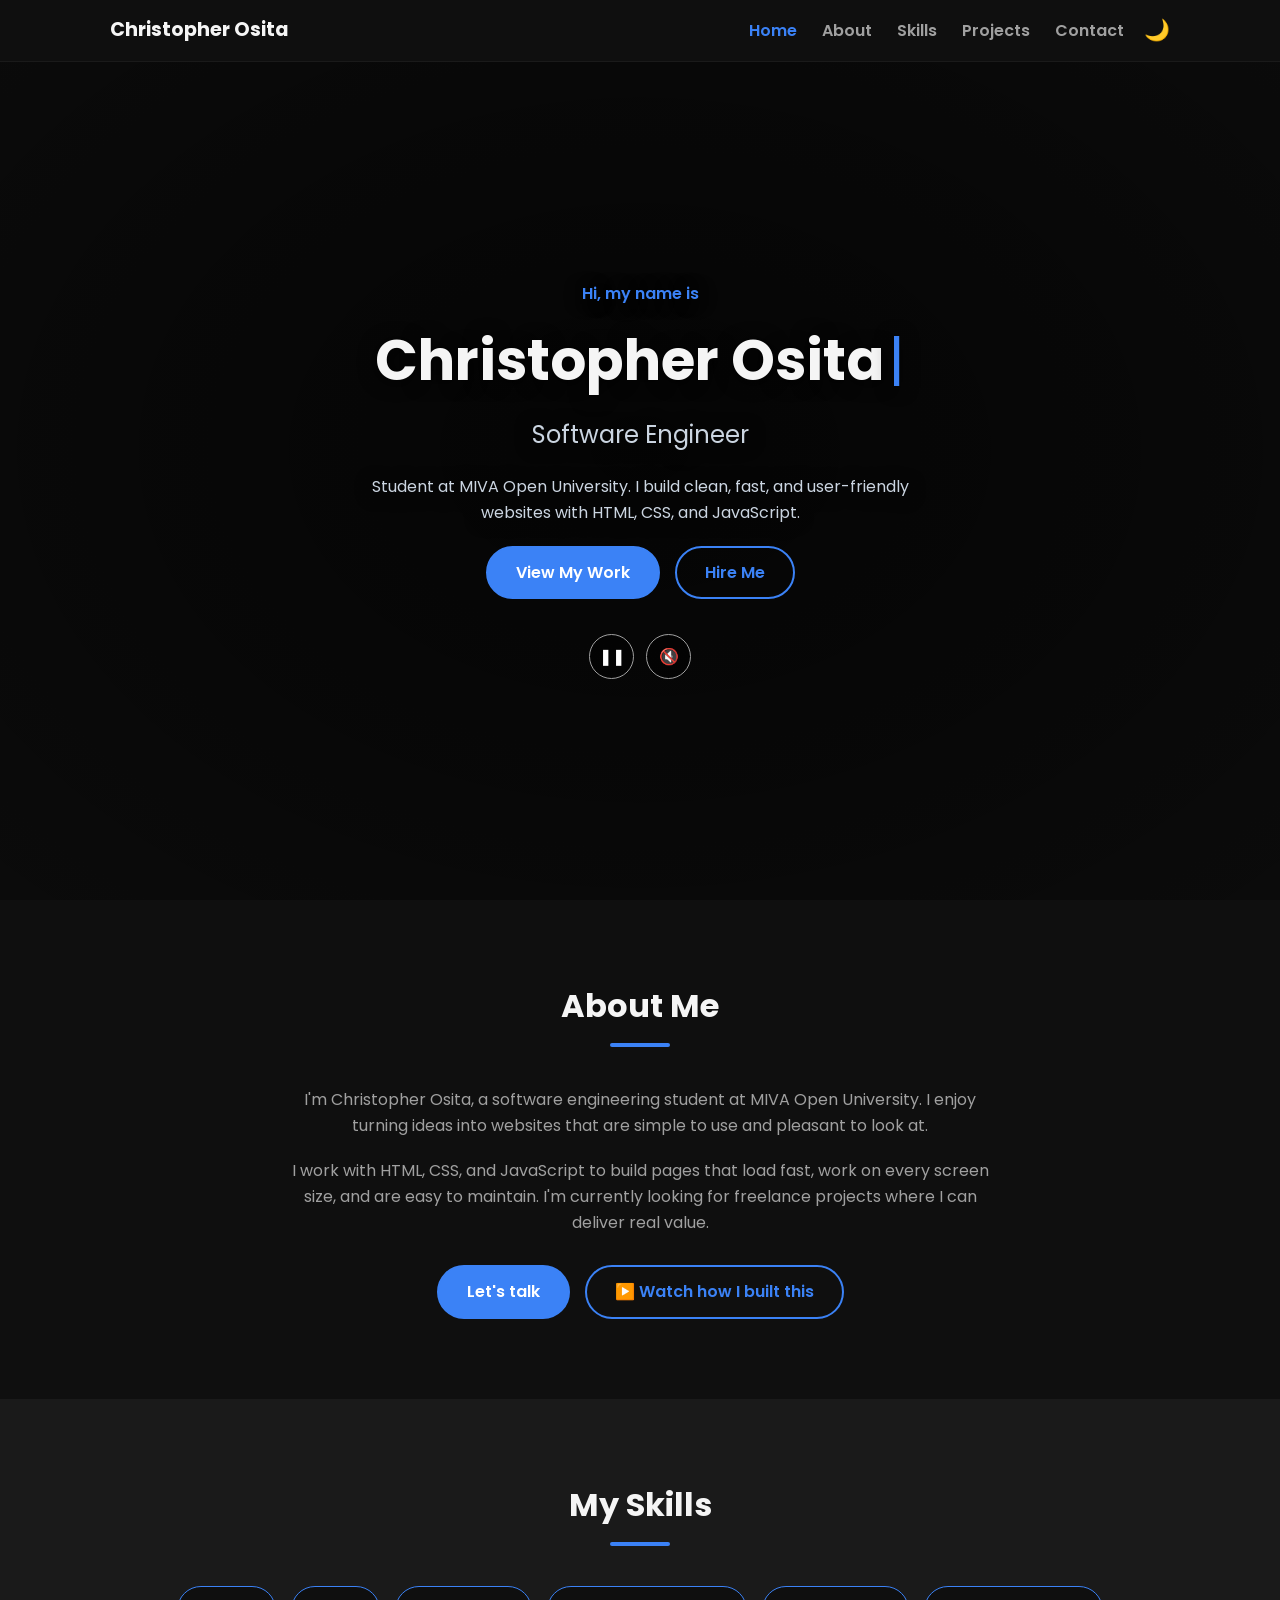
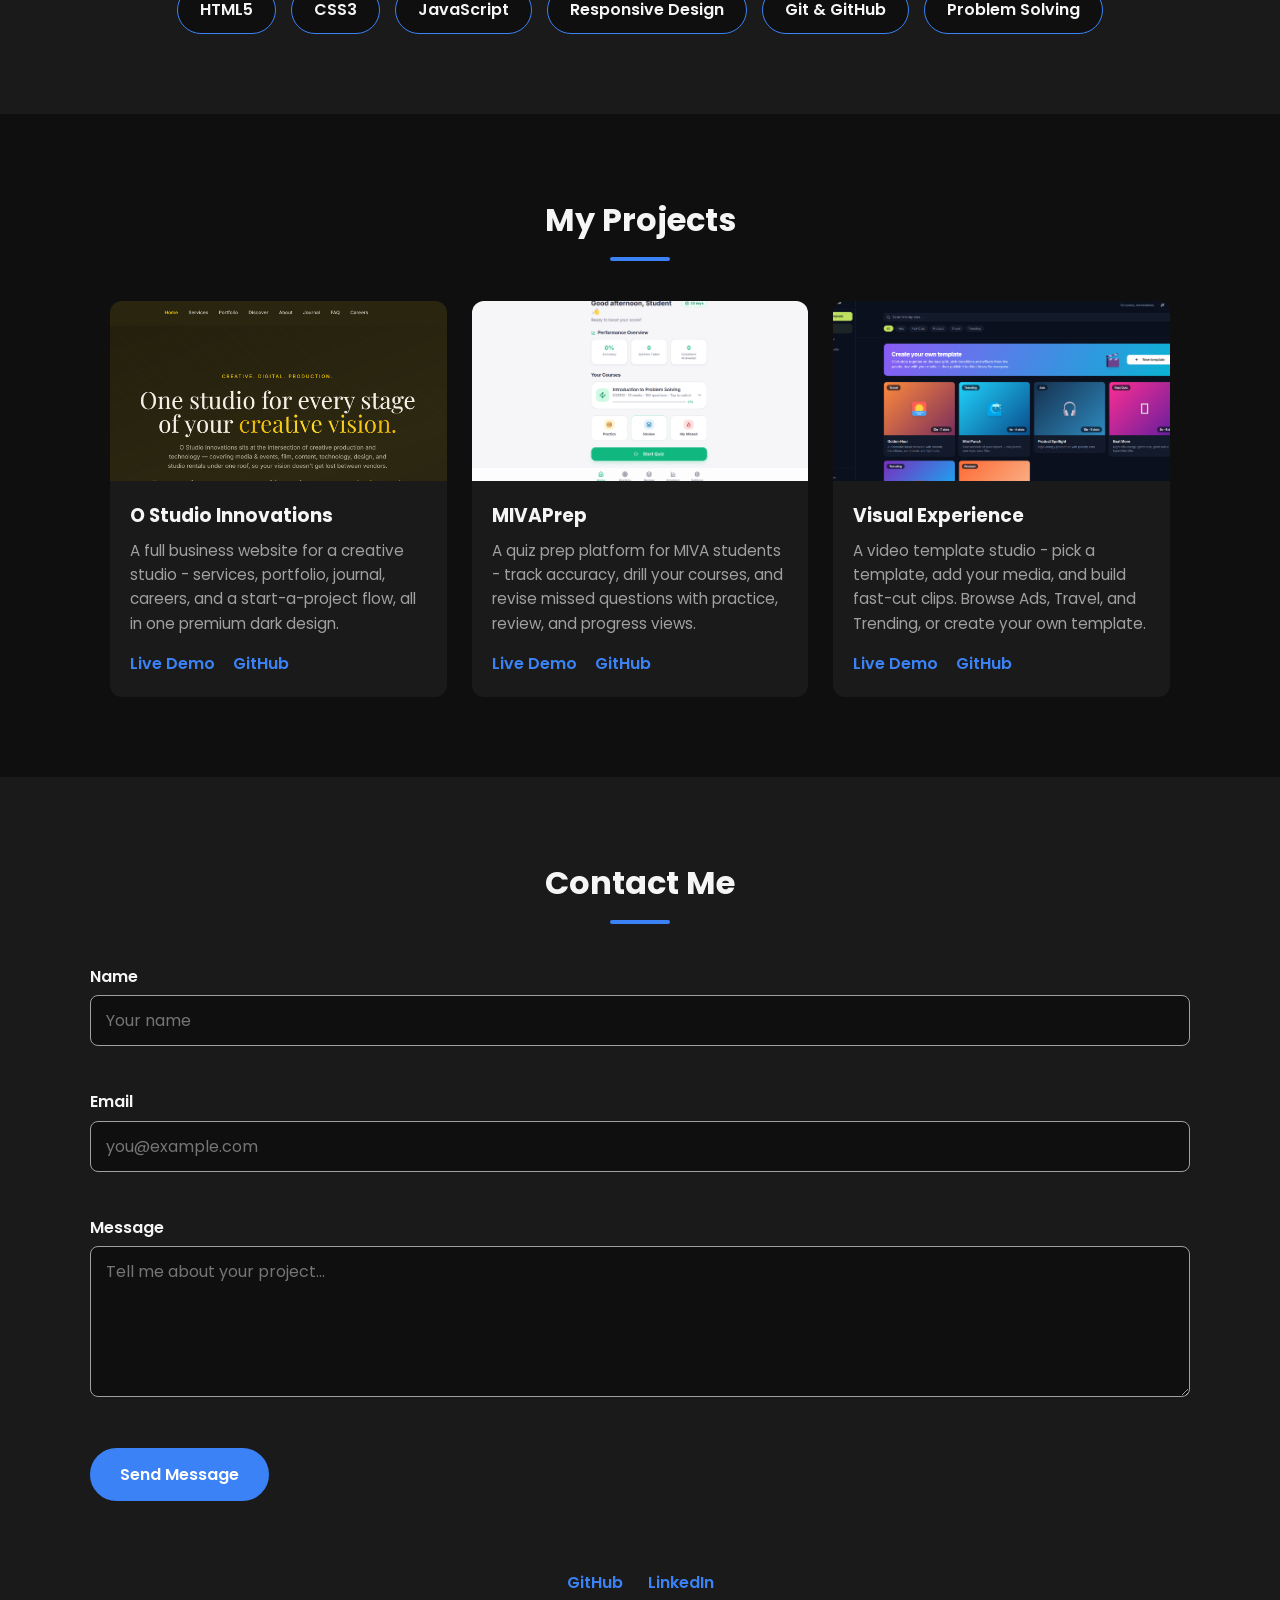
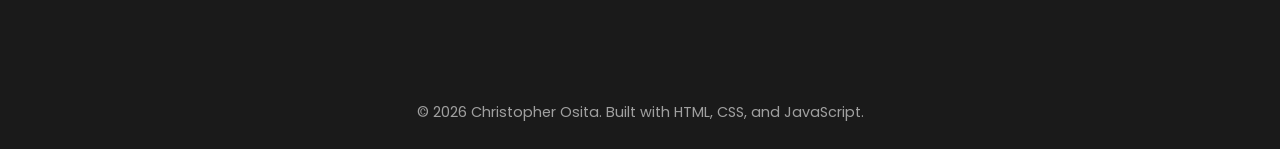
==== index.html @ 294b45d8 "first commit" ====
<!DOCTYPE html>
<html lang="en">
<head>
  <!-- Basic meta tags -->
  <meta charset="UTF-8">
  <meta name="viewport" content="width=device-width, initial-scale=1.0">
  <meta name="description" content="Christopher Osita - Software Engineer and student at MIVA Open University. View my projects and get in touch.">

  <!-- Social sharing tags (Open Graph) -->
  <meta property="og:title" content="Christopher Osita | Software Engineer">
  <meta property="og:description" content="Portfolio of Christopher Osita - Software Engineer, MIVA Open University.">
  <meta property="og:type" content="website">

  <title>Christopher Osita | Software Engineer</title>

  <!-- Google Font -->
  <link rel="preconnect" href="https://fonts.googleapis.com">
  <link href="https://fonts.googleapis.com/css2?family=Poppins:wght@400;600;700&display=swap" rel="stylesheet">

  <!-- External stylesheet -->
  <link rel="stylesheet" href="styles/styles.css">

  <!-- External script (defer = runs after HTML loads) -->
  <script src="js/script.js" defer></script>
</head>
<body>

  <!-- ============ NAVIGATION BAR ============ -->
  <header class="navbar">
    <div class="nav-container">
      <a href="#home" class="logo"><span class="logo-full">Christopher </span>Osita</a>

      <!-- Menu and toggles live together -->
      <div class="nav-actions">
        <!-- Navigation links -->
        <nav class="nav-menu" id="navMenu">
          <ul>
            <li><a href="#home" class="nav-link active">Home</a></li>
            <li><a href="#about" class="nav-link">About</a></li>
            <li><a href="#skills" class="nav-link">Skills</a></li>
            <li><a href="#projects" class="nav-link">Projects</a></li>
            <li><a href="#contact" class="nav-link">Contact</a></li>
          </ul>
        </nav>

        <!-- Mobile menu button (hamburger) -->
        <button class="nav-toggle" id="navToggle" aria-label="Open menu" aria-expanded="false">
          &#9776;
        </button>

        <!-- Dark / light mode button -->
        <button class="theme-toggle" id="themeToggle" aria-label="Toggle dark mode">
          &#127769;
        </button>
      </div>
    </div>
  </header>

  <main>

    <!-- ============ HERO SECTION ============ -->
    <section id="home" class="hero">
      <!-- Background video: small version on phones, full on desktop -->
      <video class="hero-video" id="heroVideo" autoplay muted loop playsinline>
        <source src="assets/hero-mobile.mp4" media="(max-width: 768px)" type="video/mp4">
        <source src="assets/hero.mp4" type="video/mp4">
      </video>
      <div class="hero-overlay"></div>

      <div class="hero-content">
        <p class="hero-hello">Hi, my name is</p>
        <h1><span id="heroName">Christopher Osita</span></h1>
        <p class="hero-title">Software Engineer</p>
        <p class="hero-tagline">
          Student at MIVA Open University. I build clean, fast,
          and user-friendly websites with HTML, CSS, and JavaScript.
        </p>

        <div class="hero-buttons">
          <a href="#projects" class="btn btn-primary">View My Work</a>
          <a href="#contact" class="btn btn-outline">Hire Me</a>
        </div>

        <!-- Custom video controls (built with JavaScript) -->
        <div class="video-controls">
          <button id="playPauseBtn" aria-label="Play or pause video">&#10074;&#10074;</button>
          <button id="muteBtn" aria-label="Mute or unmute video">&#128263;</button>
        </div>
      </div>
    </section>

    <!-- ============ ABOUT SECTION ============ -->
    <section id="about" class="section">
      <h2 class="section-title reveal">About Me</h2>
      <div class="about-content reveal">
        <p>
          I'm Christopher Osita, a software engineering student at MIVA Open University.
          I enjoy turning ideas into websites that are simple to use and pleasant to look at.
        </p>
        <p>
          I work with HTML, CSS, and JavaScript to build pages that load fast,
          work on every screen size, and are easy to maintain. I'm currently
          looking for freelance projects where I can deliver real value.
        </p>
        <div class="about-buttons">
          <a href="#contact" class="btn btn-primary">Let's talk</a>
          <button class="btn btn-outline" id="openVideoBtn">
            &#9654;&#65039; Watch how I built this
          </button>
        </div>
      </div>
    </section>

    <!-- ============ SKILLS SECTION ============ -->
    <section id="skills" class="section section-alt">
      <h2 class="section-title reveal">My Skills</h2>
      <ul class="skills-list reveal">
        <li>HTML5</li>
        <li>CSS3</li>
        <li>JavaScript</li>
        <li>Responsive Design</li>
        <li>Git &amp; GitHub</li>
        <li>Problem Solving</li>
      </ul>
    </section>

    <!-- ============ PROJECTS SECTION ============ -->
    <section id="projects" class="section">
      <h2 class="section-title reveal">My Projects</h2>
      <div class="projects-grid">

        <!-- Project card 1 -->
        <article class="project-card reveal">
          <img src="assets/projects/proj1.png" alt="O Studio Innovations website" loading="lazy">
          <div class="project-info">
            <h3>O Studio Innovations</h3>
            <p>A full business website for a creative studio - services, portfolio, journal, careers, and a start-a-project flow, all in one premium dark design.</p>
            <div class="project-links">
              <a href="https://ostudioinnovations.vercel.app/" target="_blank" rel="noopener">Live Demo</a>
              <a href="https://github.com/osita-dev/ostudioinnovations" target="_blank" rel="noopener">GitHub</a>
            </div>
          </div>
        </article>

        <!-- Project card 2 -->
        <article class="project-card reveal">
          <img src="assets/projects/proj2.png" alt="MIVAPrep quiz dashboard" loading="lazy">
          <div class="project-info">
            <h3>MIVAPrep</h3>
            <p>A quiz prep platform for MIVA students - track accuracy, drill your courses, and revise missed questions with practice, review, and progress views.</p>
            <div class="project-links">
              <a href="https://mivaprep.vercel.app/" target="_blank" rel="noopener">Live Demo</a>
              <a href="https://github.com/osita-dev/mivaprep" target="_blank" rel="noopener">GitHub</a>
            </div>
          </div>
        </article>

        <!-- Project card 3 -->
        <article class="project-card reveal">
          <img src="assets/projects/proj3.png" alt="Visual Experience template library" loading="lazy">
          <div class="project-info">
            <h3>Visual Experience</h3>
            <p>A video template studio - pick a template, add your media, and build fast-cut clips. Browse Ads, Travel, and Trending, or create your own template.</p>
            <div class="project-links">
              <a href="https://visualexperience.vercel.app/" target="_blank" rel="noopener">Live Demo</a>
              <a href="https://github.com/osita-dev/VisualExperience" target="_blank" rel="noopener">GitHub</a>
            </div>
          </div>
        </article>

      </div>
    </section>

    <!-- ============ CONTACT SECTION ============ -->
    <section id="contact" class="section section-alt">
      <h2 class="section-title reveal">Contact Me</h2>

      <!-- Contact form (validated with JavaScript) -->
      <form class="contact-form reveal" id="contactForm" novalidate>
        <div class="form-group">
          <label for="name">Name</label>
          <input type="text" id="name" name="name" placeholder="Your name">
          <small class="error-message" id="nameError"></small>
        </div>

        <div class="form-group">
          <label for="email">Email</label>
          <input type="email" id="email" name="email" placeholder="you@example.com">
          <small class="error-message" id="emailError"></small>
        </div>

        <div class="form-group">
          <label for="message">Message</label>
          <textarea id="message" name="message" rows="5" placeholder="Tell me about your project..."></textarea>
          <small class="error-message" id="messageError"></small>
        </div>

        <button type="submit" class="btn btn-primary">Send Message</button>

        <!-- Success message appears here after valid submit -->
        <p class="success-message" id="successMessage"></p>
      </form>

      <!-- Social links -->
      <div class="social-links">
        <a href="https://github.com/osita-dev" target="_blank" rel="noopener">GitHub</a>
        <a href="https://www.linkedin.com/in/christopher-osita-46b4b6202/" target="_blank" rel="noopener">LinkedIn</a>
      </div>
    </section>

  </main>

  <!-- ============ VIDEO MODAL (how I built this) ============ -->
  <div class="video-modal" id="videoModal" aria-hidden="true">
    <div class="video-modal-box">
      <button class="video-modal-close" id="closeVideoBtn" aria-label="Close video">&times;</button>
      <video id="buildStoryVideo" controls>
        <source src="assets/build-story.mp4" type="video/mp4">
        Your browser does not support the video tag.
      </video>
      <p class="video-modal-caption">
        How I built this portfolio - screen recording with voiceover
      </p>
    </div>
  </div>

  <!-- ============ FOOTER ============ -->
  <footer class="footer">
    <p>&copy; 2026 Christopher Osita. Built with HTML, CSS, and JavaScript.</p>
  </footer>

</body>
</html>
---- styles/styles.css ----
/* ============================================
   Christopher Osita - Portfolio
   External stylesheet (styles.css)
   Order: variables -> base -> navbar -> hero
          -> sections -> footer -> responsive
   ============================================ */

/* ---------- 1. CSS VARIABLES (colors) ---------- */
:root {
  --bg: #0f0f0f;
  --bg-alt: #1a1a1a;
  --text: #f5f5f5;
  --text-muted: #a0a0a0;
  --accent: #3b82f6;
  --error: #ef4444;
  --success: #22c55e;
}

/* Light theme - JavaScript adds this class to <body> */
body.light-theme {
  --bg: #f5f5f5;
  --bg-alt: #ffffff;
  --text: #1a1a1a;
  --text-muted: #555555;
}

/* ---------- 2. BASE STYLES ---------- */
* {
  margin: 0;
  padding: 0;
  box-sizing: border-box;
}

html {
  scroll-behavior: smooth;   /* smooth scrolling for nav links */
}

body {
  font-family: "Poppins", sans-serif;
  background-color: var(--bg);
  color: var(--text);
  line-height: 1.6;
}

img {
  max-width: 100%;
  display: block;
}

a {
  color: var(--accent);
  text-decoration: none;
}

/* Keyboard focus ring (accessibility) */
a:focus-visible,
button:focus-visible,
input:focus-visible,
textarea:focus-visible {
  outline: 3px solid var(--accent);
  outline-offset: 2px;
}

/* ---------- 3. BUTTONS ---------- */
.btn {
  display: inline-block;
  padding: 12px 28px;
  border-radius: 50px;
  font-size: 1rem;
  font-weight: 600;
  font-family: inherit;      /* buttons don't inherit fonts by default */
  cursor: pointer;
  transition: transform 0.2s, background-color 0.2s;
  border: 2px solid var(--accent);
}

.btn-primary {
  background-color: var(--accent);
  color: #ffffff;
}

.btn-primary:hover {
  background-color: #2563eb;
  transform: translateY(-3px);
}

.btn-outline {
  background-color: transparent;
  color: var(--accent);
}

.btn-outline:hover {
  background-color: var(--accent);
  color: #ffffff;
  transform: translateY(-3px);
}

/* ---------- 4. NAVBAR ---------- */
.navbar {
  position: fixed;           /* stays on top while scrolling */
  top: 0;
  width: 100%;
  background-color: var(--bg);
  border-bottom: 1px solid var(--bg-alt);
  z-index: 1000;
}

.nav-container {
  max-width: 1100px;
  margin: 0 auto;
  padding: 15px 20px;
  display: flex;
  align-items: center;
  justify-content: space-between;
}

/* Menu + buttons stay side by side */
.nav-actions {
  display: flex;
  align-items: center;
  gap: 20px;
}

.logo {
  font-size: 1.2rem;
  font-weight: 700;
  color: var(--text);
}

.nav-menu ul {
  list-style: none;
  display: flex;
  gap: 25px;
}

.nav-link {
  color: var(--text-muted);
  font-weight: 600;
  transition: color 0.2s;
}

.nav-link:hover,
.nav-link.active {
  color: var(--accent);
}

/* Hamburger button - hidden on desktop */
.nav-toggle {
  display: none;
  background: none;
  border: none;
  color: var(--text);
  font-size: 1.6rem;
  cursor: pointer;
}

/* Theme (dark/light) button */
.theme-toggle {
  background: none;
  border: none;
  font-size: 1.3rem;
  cursor: pointer;
}

/* ---------- 5. HERO SECTION ---------- */
.hero {
  position: relative;
  min-height: 100vh;         /* full screen height */
  display: flex;
  align-items: center;
  justify-content: center;
  text-align: center;
  overflow: hidden;
}

/* Background video - fills the hero, scales on every screen size */
.hero-video {
  position: absolute;
  top: 0;
  left: 0;
  width: 100%;
  height: 100%;
  object-fit: cover;         /* keeps video proportions, crops edges */
  object-position: center;   /* keeps the laptop in view on all screens */
  pointer-events: none;      /* clicks pass through to buttons */
  z-index: -2;
}

/* Overlay: darker in the middle (behind the text), lighter at the edges
   so the illustration details stay visible */
.hero-overlay {
  position: absolute;
  top: 0;
  left: 0;
  width: 100%;
  height: 100%;
  background: radial-gradient(
    ellipse at center,
    rgba(0, 0, 0, 0.72) 0%,
    rgba(0, 0, 0, 0.5) 55%,
    rgba(0, 0, 0, 0.28) 100%
  );
  z-index: -1;
}

.hero-content {
  max-width: 750px;
  padding: 100px 20px 40px;
}

/* Shadow keeps text readable over any video */
.hero-hello,
.hero h1,
.hero-title,
.hero-tagline {
  text-shadow: 0 2px 18px rgba(0, 0, 0, 0.9);
}

.hero-hello {
  color: var(--accent);
  font-weight: 600;
}

.hero h1 {
  font-size: 3.5rem;
  font-weight: 700;
  margin: 10px 0;
  color: #f5f5f5;            /* always light - sits over dark video */
}

.hero-title {
  font-size: 1.5rem;
  color: #cbd5e1;            /* fixed light - theme colors would vanish here */
}

.hero-tagline {
  margin: 20px auto;
  max-width: 550px;
  color: #cbd5e1;            /* fixed light - theme colors would vanish here */
}

.hero-buttons {
  display: flex;
  gap: 15px;
  justify-content: center;
  flex-wrap: wrap;
}

/* Custom video control buttons */
.video-controls {
  margin-top: 35px;
  display: flex;
  gap: 12px;
  justify-content: center;
}

.video-controls button {
  width: 45px;
  height: 45px;
  border-radius: 50%;
  border: 1px solid var(--text-muted);
  background-color: rgba(0, 0, 0, 0.4);
  color: #ffffff;
  font-size: 1rem;
  cursor: pointer;
  transition: background-color 0.2s;
}

.video-controls button:hover {
  background-color: var(--accent);
}

/* ---------- 6. SECTIONS (shared) ---------- */
.section {
  max-width: 1100px;
  margin: 0 auto;
  padding: 80px 20px;
}

.section-alt {
  max-width: none;           /* full-width background... */
  background-color: var(--bg-alt);
}

.section-alt .section-title,
.section-alt .skills-list,
.section-alt .contact-form,
.section-alt .social-links {
  max-width: 1100px;
  margin-left: auto;         /* ...but content stays aligned */
  margin-right: auto;
}

.section-title {
  font-size: 2rem;
  text-align: center;
  margin-bottom: 40px;
  position: relative;
}

.section-title::after {
  content: "";
  display: block;
  width: 60px;
  height: 4px;
  background-color: var(--accent);
  margin: 12px auto 0;
  border-radius: 2px;
}

/* ---------- 7. ABOUT ---------- */
.about-content {
  max-width: 700px;
  margin: 0 auto;
  text-align: center;
}

.about-content p {
  color: var(--text-muted);
  margin-bottom: 20px;
}

.about-content .btn {
  margin-top: 10px;
}

/* ---------- 8. SKILLS ---------- */
.skills-list {
  list-style: none;
  display: flex;
  flex-wrap: wrap;
  gap: 15px;
  justify-content: center;
}

.skills-list li {
  background-color: var(--bg);
  border: 1px solid var(--accent);
  color: var(--text);
  padding: 10px 22px;
  border-radius: 50px;
  font-weight: 600;
  transition: transform 0.2s;
}

.skills-list li:hover {
  transform: translateY(-3px);
}

/* ---------- 9. PROJECTS ---------- */
.projects-grid {
  display: grid;
  grid-template-columns: repeat(3, 1fr);   /* 3 cards per row */
  gap: 25px;
}

.project-card {
  background-color: var(--bg-alt);
  border-radius: 12px;
  overflow: hidden;
  transition: transform 0.2s, box-shadow 0.2s;
}

.project-card:hover {
  transform: translateY(-6px);
  box-shadow: 0 10px 25px rgba(0, 0, 0, 0.3);
}

.project-card img {
  width: 100%;
  height: 180px;
  object-fit: cover;
}

.project-info {
  padding: 20px;
}

.project-info h3 {
  margin-bottom: 8px;
}

.project-info p {
  color: var(--text-muted);
  font-size: 0.95rem;
  margin-bottom: 15px;
}

.project-links {
  display: flex;
  gap: 18px;
  font-weight: 600;
}

/* ---------- 10. CONTACT FORM ---------- */
.contact-form {
  max-width: 600px;
  margin: 0 auto;
}

.form-group {
  margin-bottom: 20px;
}

.form-group label {
  display: block;
  font-weight: 600;
  margin-bottom: 6px;
}

.form-group input,
.form-group textarea {
  width: 100%;
  padding: 12px 15px;
  border: 1px solid var(--text-muted);
  border-radius: 8px;
  background-color: var(--bg);
  color: var(--text);
  font-family: inherit;
  font-size: 1rem;
}

.form-group input:focus,
.form-group textarea:focus {
  border-color: var(--accent);
}

/* Red border when input has an error (JS adds this class) */
.form-group input.invalid,
.form-group textarea.invalid {
  border-color: var(--error);
}

/* Error text under inputs - hidden until JS writes text */
.error-message {
  display: block;
  color: var(--error);
  font-size: 0.85rem;
  margin-top: 5px;
  min-height: 18px;          /* keeps layout from jumping */
}

/* Success message after valid submit */
.success-message {
  color: var(--success);
  font-weight: 600;
  margin-top: 15px;
  min-height: 24px;
}

.social-links {
  max-width: 600px;
  margin: 30px auto 0;
  display: flex;
  gap: 25px;
  justify-content: center;
  font-weight: 600;
}

/* ---------- 11. FOOTER ---------- */
.footer {
  text-align: center;
  padding: 25px 20px;
  background-color: var(--bg-alt);
  color: var(--text-muted);
  font-size: 0.9rem;
}

/* ---------- 12. SCROLL REVEAL ANIMATION ---------- */
/* Elements start invisible - JS adds .visible on scroll */
.reveal {
  opacity: 0;
  transform: translateY(30px);
  transition: opacity 0.6s ease, transform 0.6s ease;
}

.reveal.visible {
  opacity: 1;
  transform: translateY(0);
}

/* ---------- 13. RESPONSIVE DESIGN ---------- */

/* Tablet: 2 project cards per row */
@media (max-width: 1024px) {
  .projects-grid {
    grid-template-columns: repeat(2, 1fr);
  }
}

/* Phone: hamburger menu, 1 card per row */
@media (max-width: 768px) {
  .logo-full {
    display: none;              /* header shows only "Osita" on phones */
  }

  .nav-toggle {
    display: block;                  /* show hamburger */
  }

  .nav-menu {
    position: absolute;
    top: 100%;
    left: 0;
    width: 100%;
    background-color: var(--bg);
    border-bottom: 1px solid var(--bg-alt);
    display: none;                   /* hidden until clicked */
  }

  .nav-menu.open {
    display: block;                  /* JS adds this class */
  }

  .nav-menu ul {
    flex-direction: column;
    gap: 0;
    padding: 10px 0;
  }

  .nav-menu li a {
    display: block;
    padding: 12px 20px;
  }

  .hero h1 {
    font-size: 2.3rem;
  }

  .hero-title {
    font-size: 1.2rem;
  }

  .projects-grid {
    grid-template-columns: 1fr;      /* 1 card per row */
  }

  .section {
    padding: 60px 20px;
  }
}

/* ---------- 14. ACCESSIBILITY: reduce motion ---------- */
/* Respects the visitor's system setting */
@media (prefers-reduced-motion: reduce) {
  html {
    scroll-behavior: auto;
  }

  .reveal {
    opacity: 1;
    transform: none;
    transition: none;
  }

  * {
    animation: none !important;
    transition: none !important;
  }
}

/* ---------- 15. HERO TYPING + ENTRANCE ANIMATIONS ---------- */

/* Blinking cursor after the typed name */
#heroName::after {
  content: "|";
  color: var(--accent);
  font-weight: 400;
  margin-left: 4px;
  animation: blink 0.9s step-end infinite;
}

@keyframes blink {
  50% { opacity: 0; }
}

/* Shared entrance: fade up */
@keyframes fadeUp {
  from { opacity: 0; transform: translateY(20px); }
  to   { opacity: 1; transform: translateY(0); }
}

/* Hero parts appear one after another, timed to finish
   after the typing (17 letters x 110ms = ~1.9s) */
.hero-title,
.hero-tagline,
.hero-buttons,
.video-controls {
  animation: fadeUp 0.7s ease both;
}

.hero-title      { animation-delay: 2.1s; }
.hero-tagline    { animation-delay: 2.4s; }
.hero-buttons    { animation-delay: 2.7s; }
.video-controls  { animation-delay: 3s; }

/* Section titles: blue underline grows when section appears */
.section-title.visible::after {
  animation: growLine 0.7s ease 0.25s backwards;
}

@keyframes growLine {
  from { width: 0; }
  to   { width: 60px; }
}

/* Skill tags pop in one by one */
.skills-list.visible li {
  animation: popIn 0.45s ease both;
}

.skills-list li:nth-child(1) { animation-delay: 0.05s; }
.skills-list li:nth-child(2) { animation-delay: 0.15s; }
.skills-list li:nth-child(3) { animation-delay: 0.25s; }
.skills-list li:nth-child(4) { animation-delay: 0.35s; }
.skills-list li:nth-child(5) { animation-delay: 0.45s; }
.skills-list li:nth-child(6) { animation-delay: 0.55s; }

@keyframes popIn {
  from { opacity: 0; transform: translateY(15px) scale(0.9); }
  to   { opacity: 1; transform: translateY(0) scale(1); }
}

/* ---------- 16. ABOUT BUTTONS ---------- */
.about-buttons {
  display: flex;
  gap: 15px;
  justify-content: center;
  flex-wrap: wrap;
  margin-top: 10px;
}

/* ---------- 17. VIDEO MODAL (how I built this) ---------- */
.video-modal {
  position: fixed;
  inset: 0;                            /* covers the whole screen */
  background-color: rgba(0, 0, 0, 0.85);
  display: none;                       /* hidden until button clicked */
  align-items: center;
  justify-content: center;
  padding: 20px;
  z-index: 2000;
}

.video-modal.open {
  display: flex;                       /* JS adds this class */
}

.video-modal-box {
  position: relative;
  width: 100%;
  max-width: 900px;
  background-color: var(--bg-alt);
  border-radius: 12px;
  padding: 22px;
}

.video-modal-box video {
  width: 100%;
  border-radius: 8px;
  display: block;
}

.video-modal-caption {
  text-align: center;
  color: var(--text-muted);
  font-size: 0.9rem;
  margin-top: 12px;
}

.video-modal-close {
  position: absolute;
  top: -16px;
  right: -16px;
  width: 42px;
  height: 42px;
  border-radius: 50%;
  border: none;
  background-color: var(--accent);
  color: #ffffff;
  font-size: 1.4rem;
  cursor: pointer;
  line-height: 1;
}

.video-modal-close:hover {
  background-color: var(--error);
}

@media (max-width: 768px) {
  .video-modal-close {
    top: 6px;
    right: 6px;
  }
}
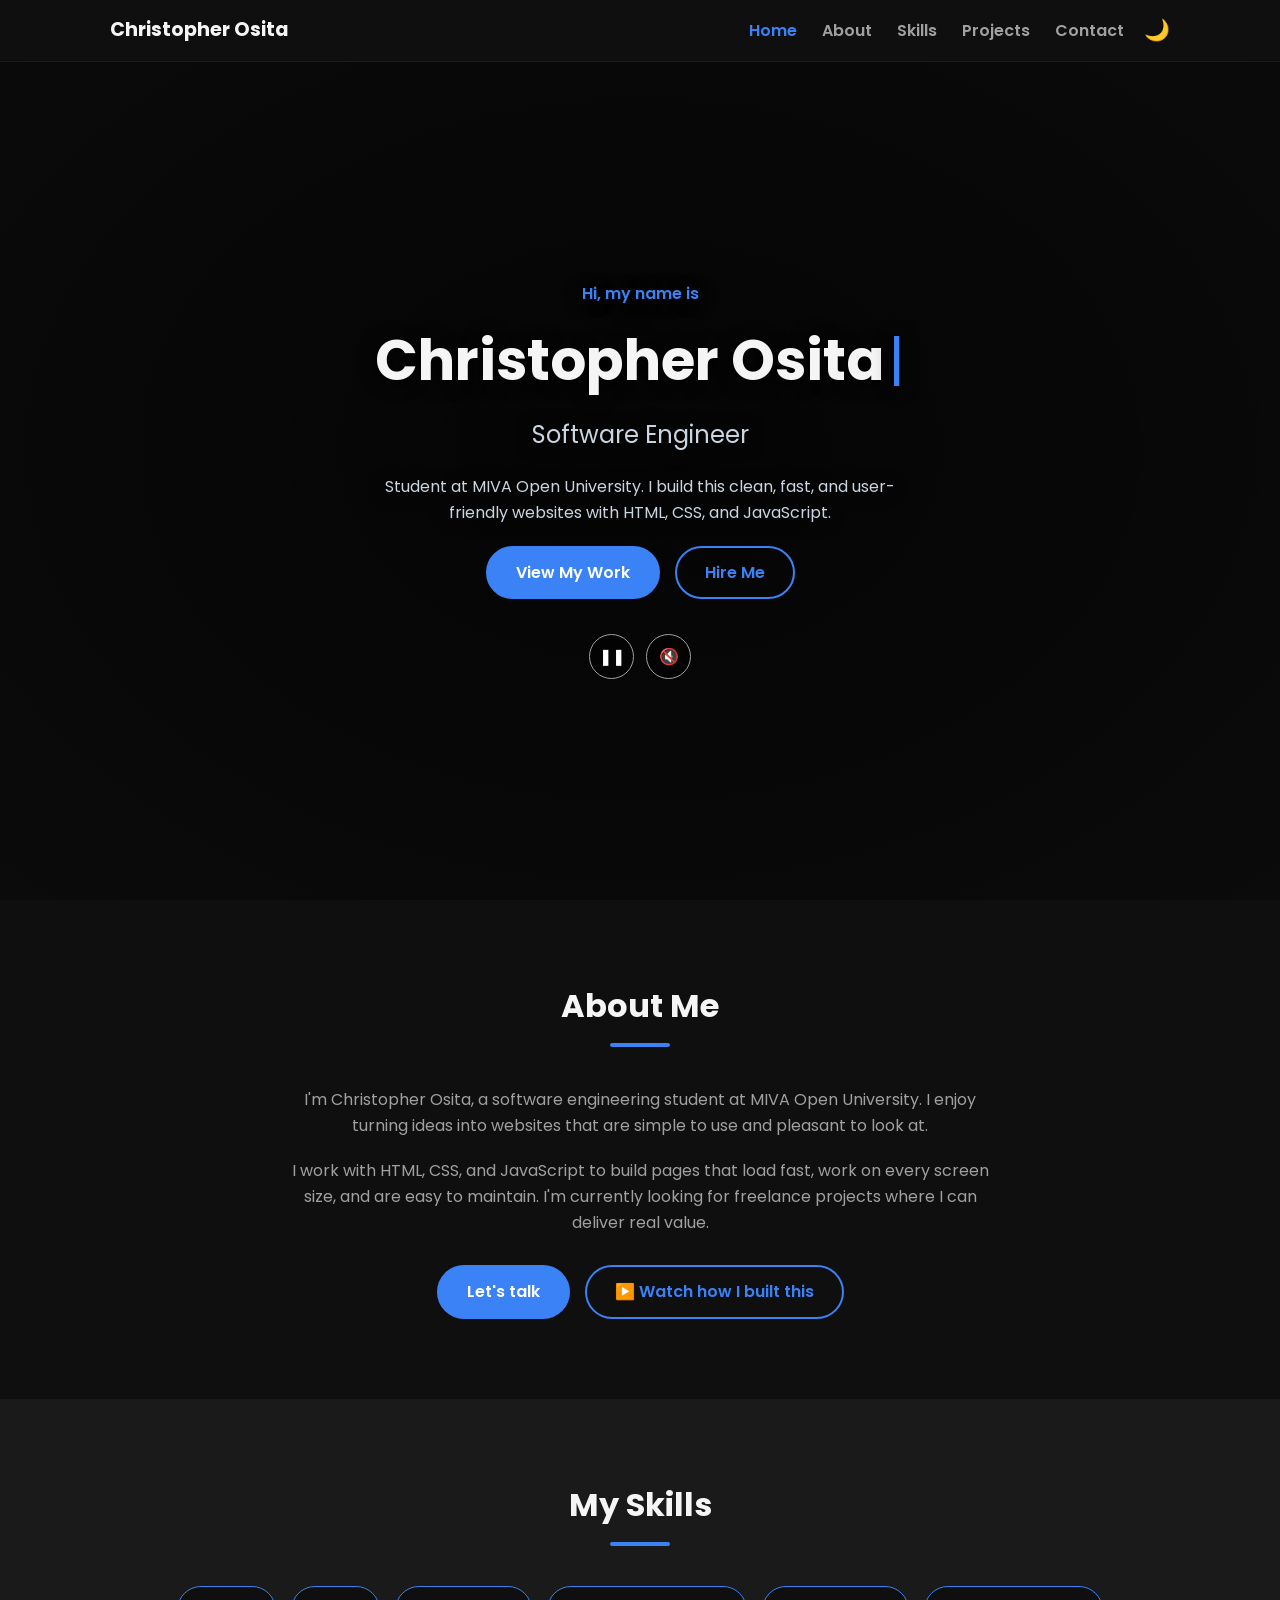
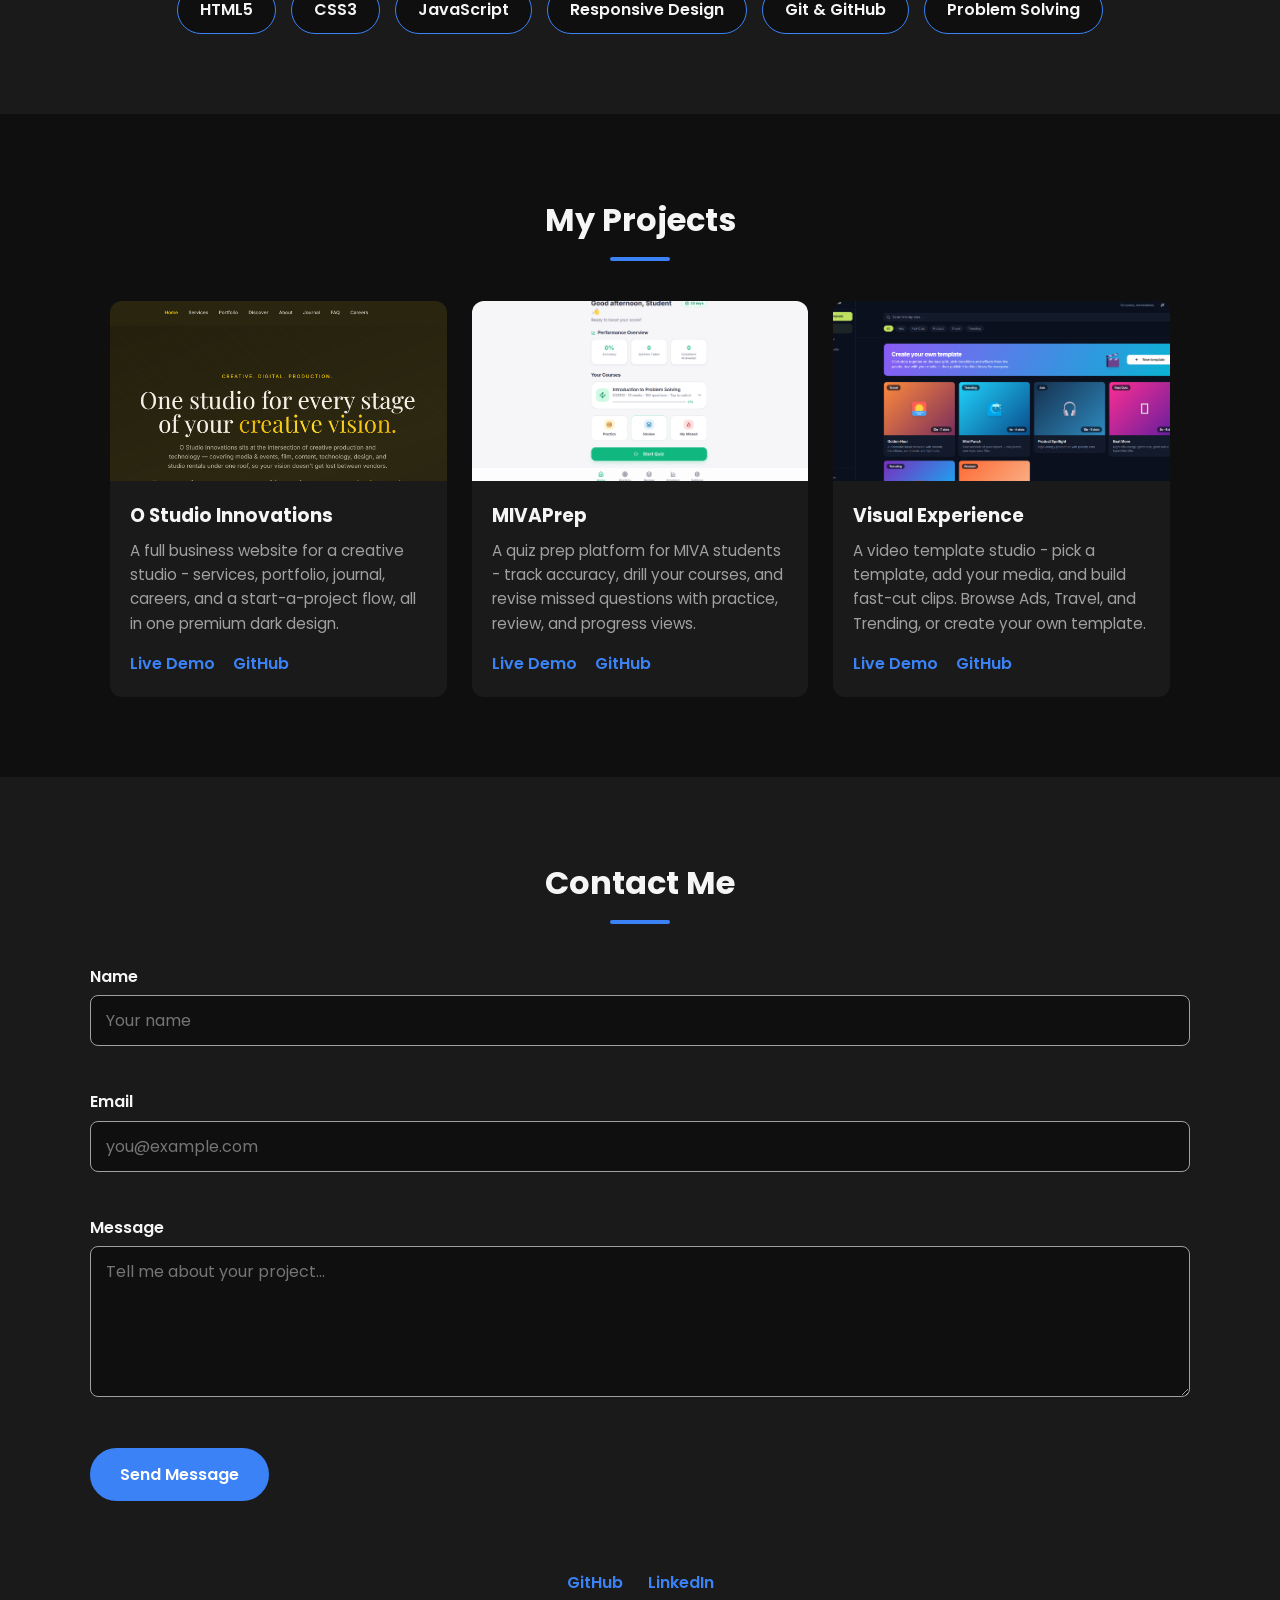
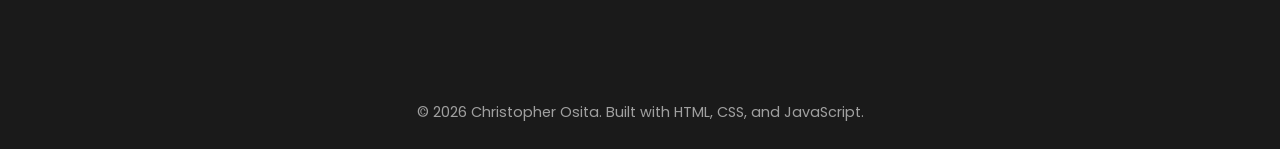
==== commit cf5a5c46: "first commit" ====
--- a/index.html
+++ b/index.html
@@ -72,7 +72,7 @@
         <h1><span id="heroName">Christopher Osita</span></h1>
         <p class="hero-title">Software Engineer</p>
         <p class="hero-tagline">
-          Student at MIVA Open University. I build clean, fast,
+          Student at MIVA Open University. I build this clean, fast,
           and user-friendly websites with HTML, CSS, and JavaScript.
         </p>
 
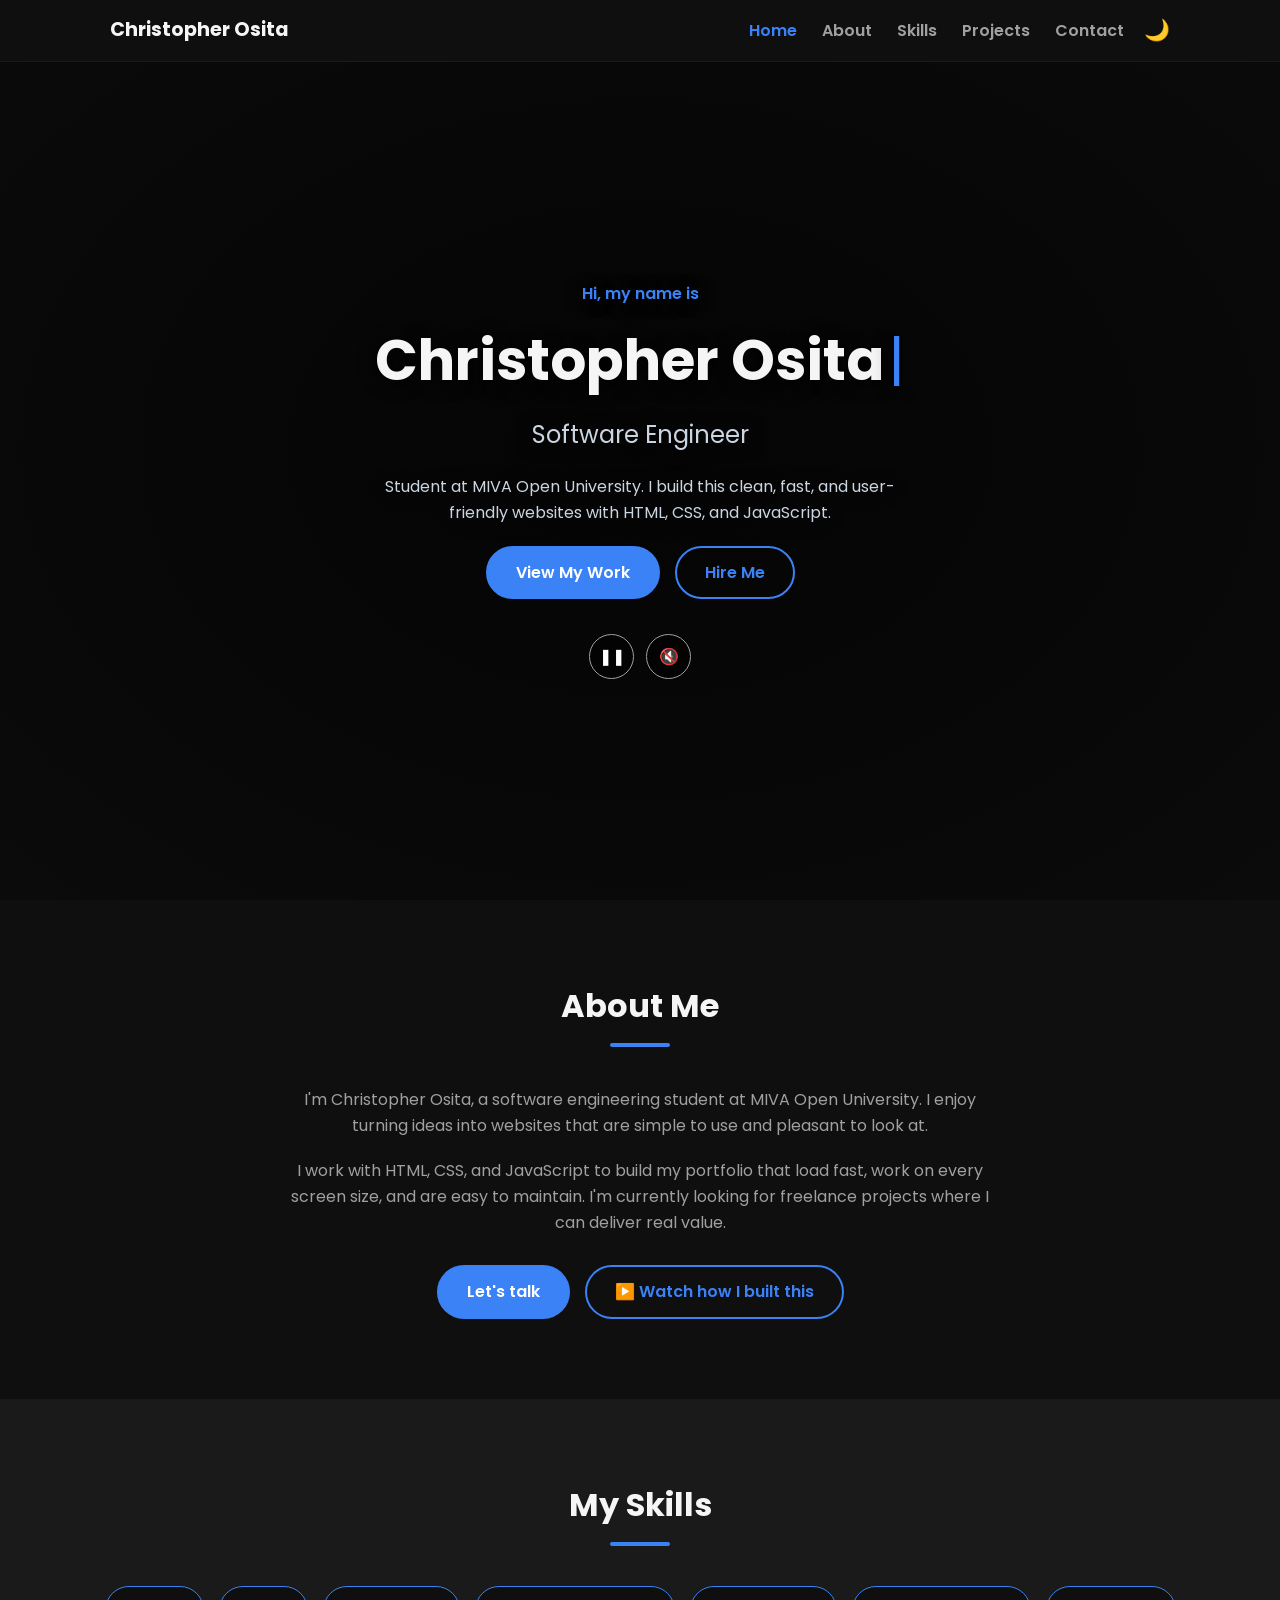
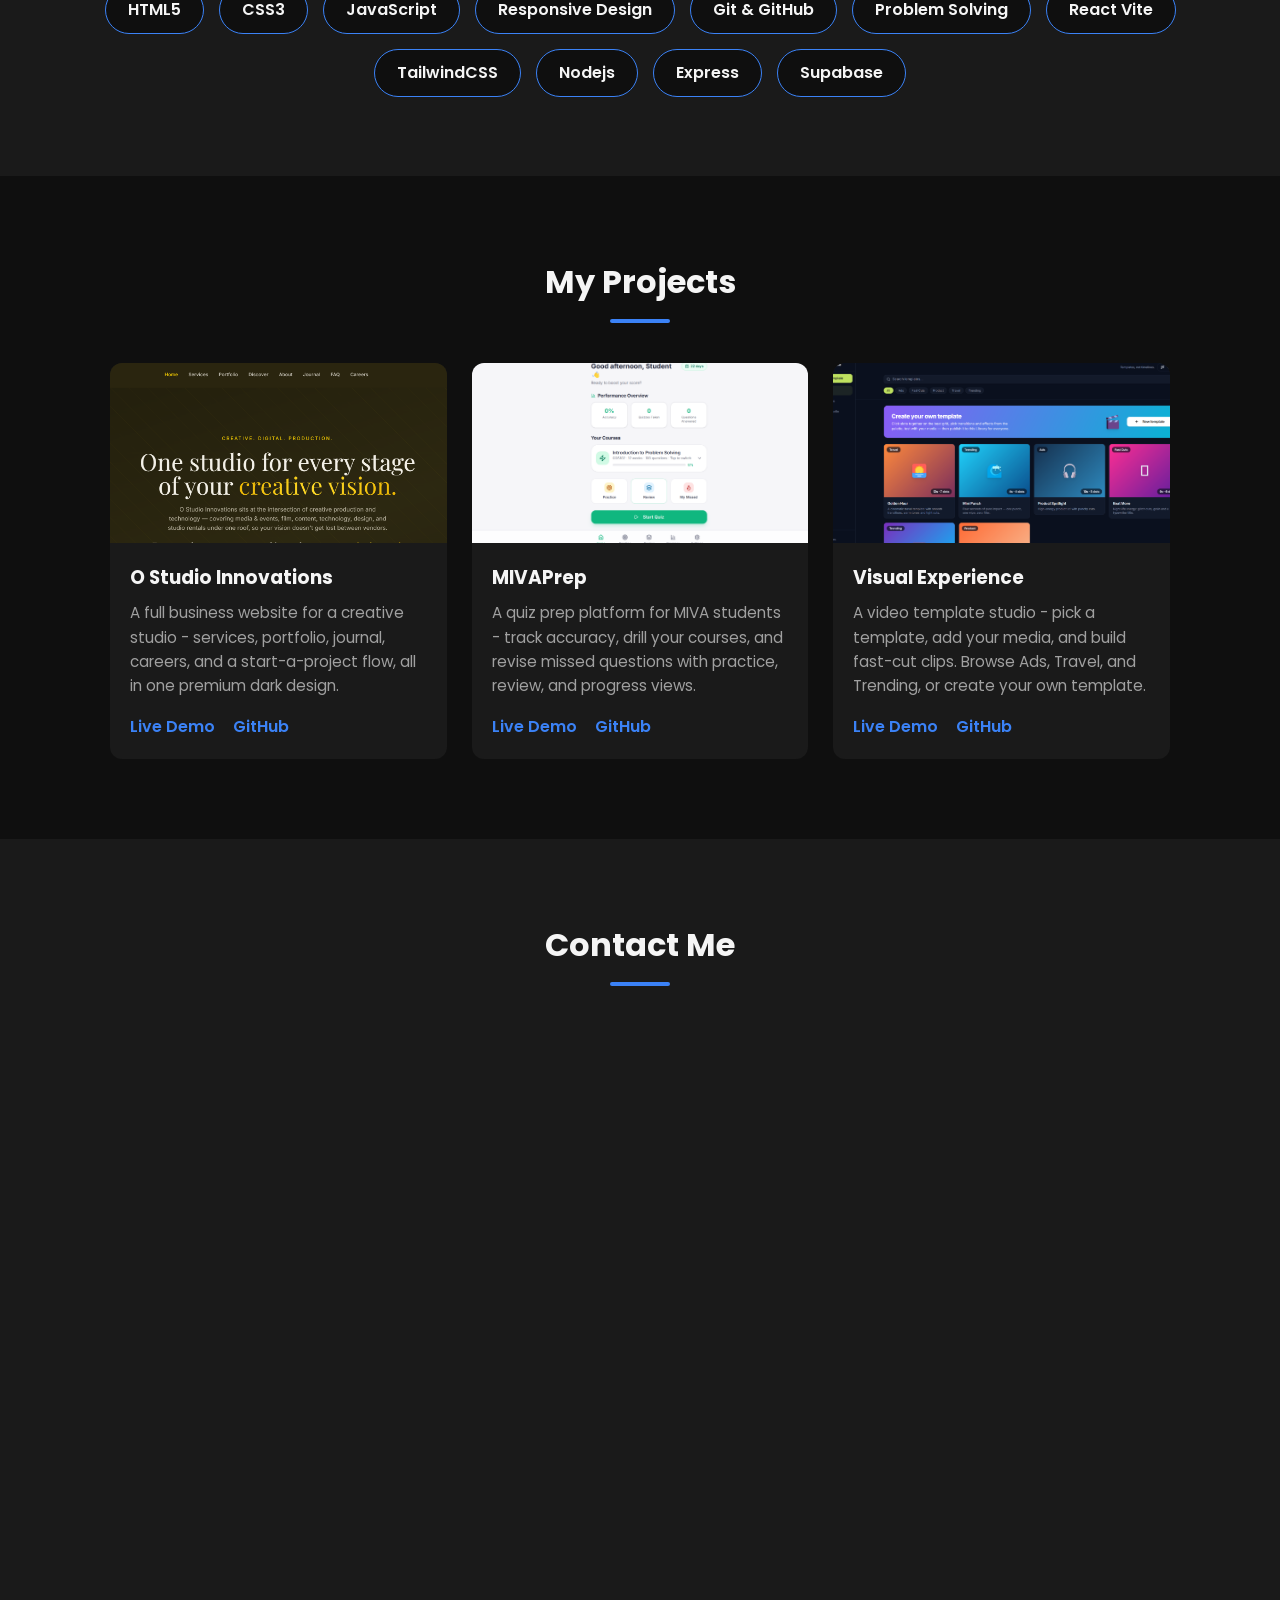
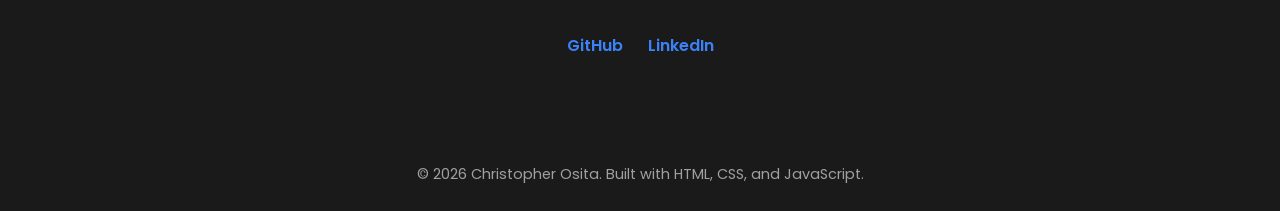
==== commit a3eed96e: "first commit" ====
--- a/index.html
+++ b/index.html
@@ -98,7 +98,7 @@
           I enjoy turning ideas into websites that are simple to use and pleasant to look at.
         </p>
         <p>
-          I work with HTML, CSS, and JavaScript to build pages that load fast,
+          I work with HTML, CSS, and JavaScript to build my portfolio that load fast,
           work on every screen size, and are easy to maintain. I'm currently
           looking for freelance projects where I can deliver real value.
         </p>
@@ -121,6 +121,11 @@
         <li>Responsive Design</li>
         <li>Git &amp; GitHub</li>
         <li>Problem Solving</li>
+        <li>React Vite</li>
+        <li>TailwindCSS</li>
+        <li>Nodejs</li>
+        <li>Express</li>
+        <li>Supabase</li>
       </ul>
     </section>
 
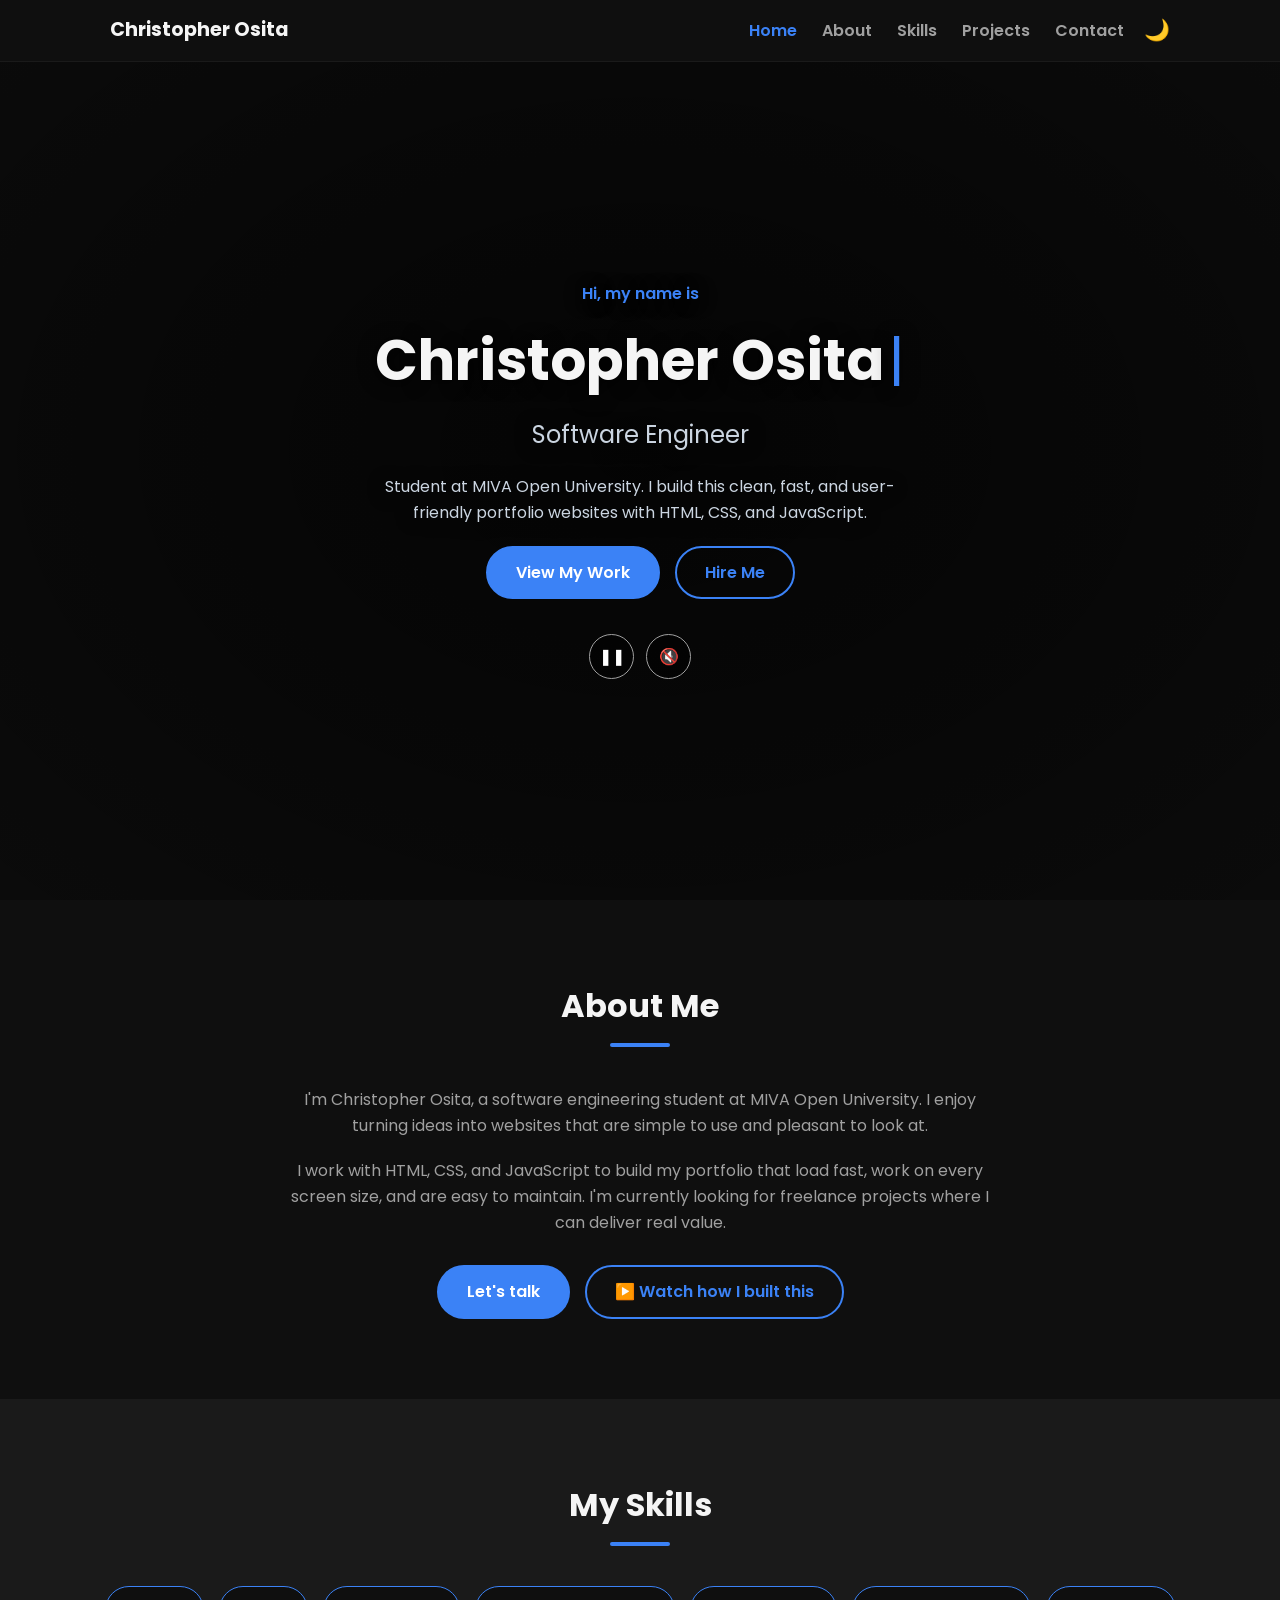
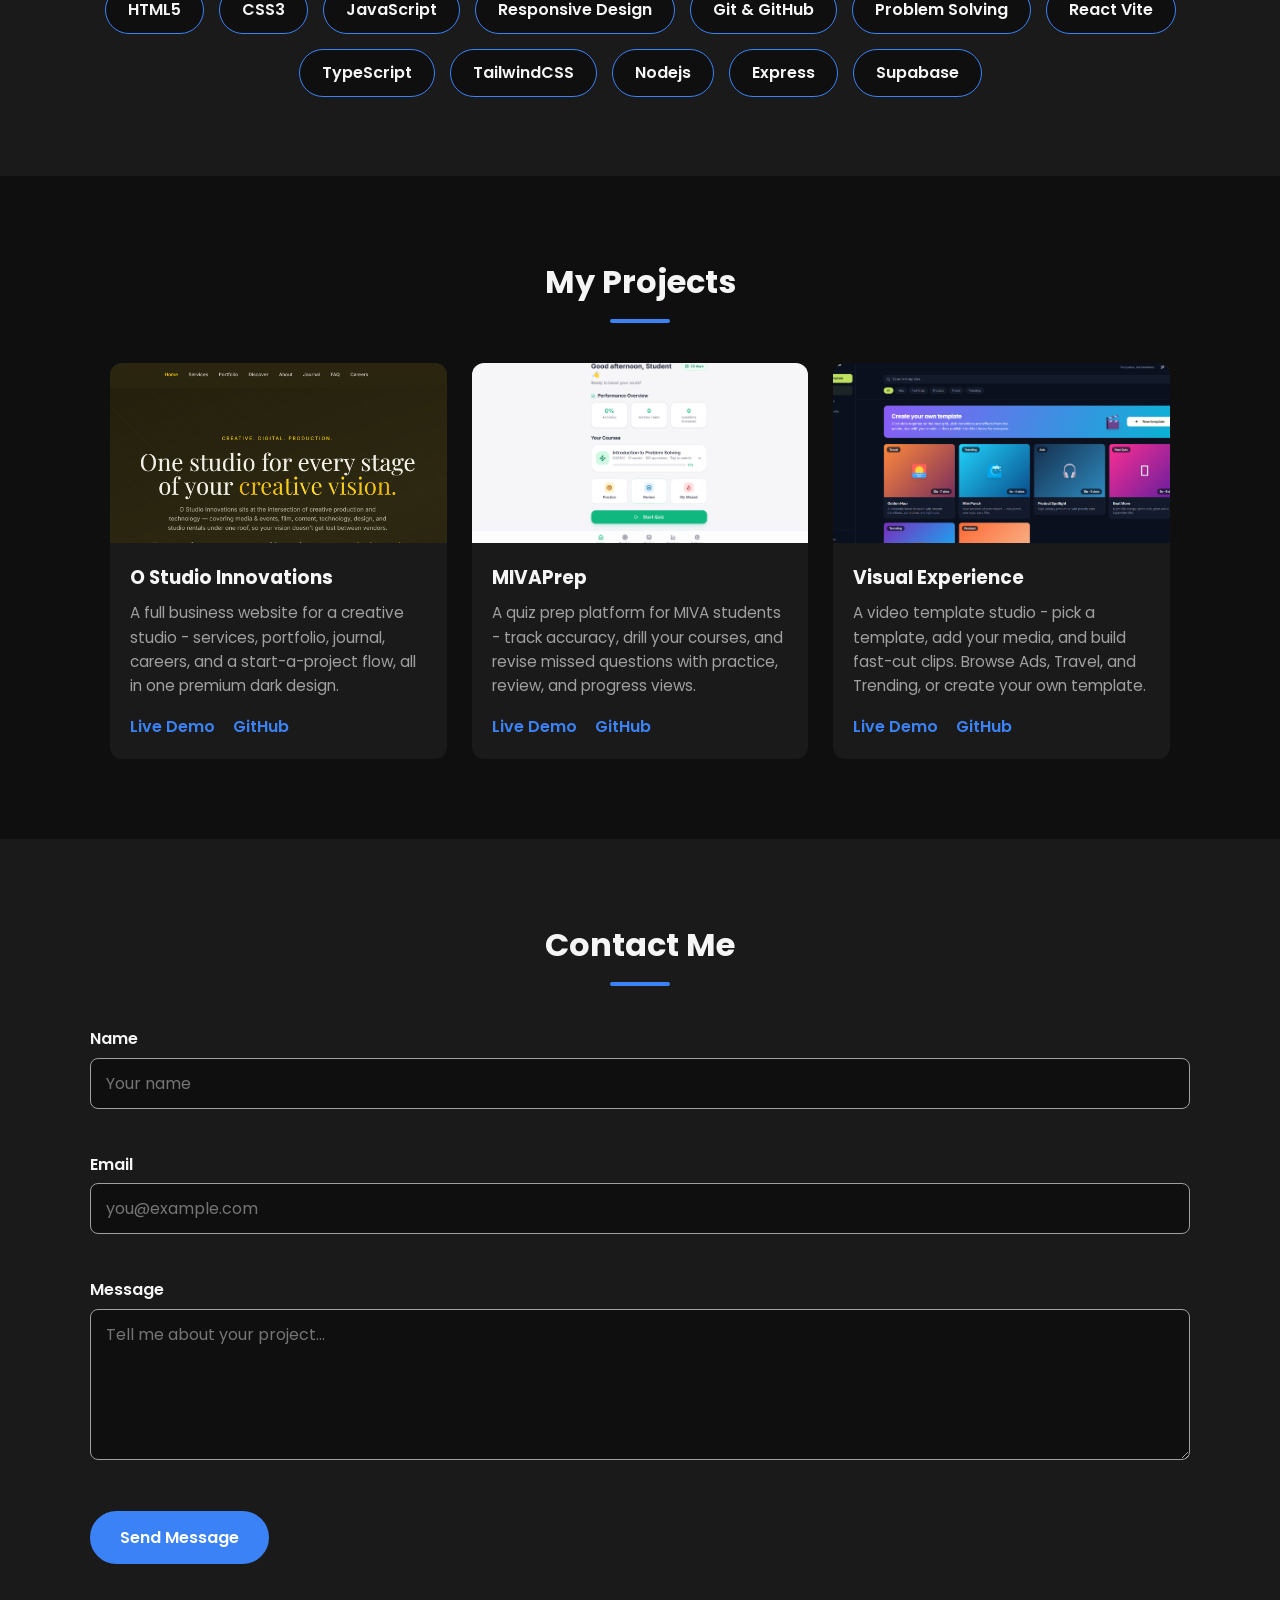
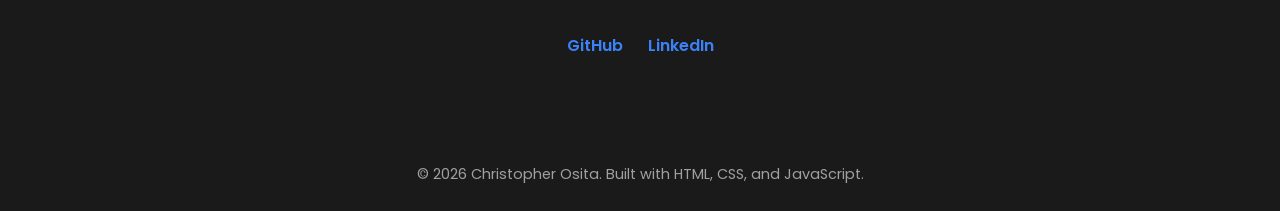
==== commit 268554a1: "first commit" ====
--- a/index.html
+++ b/index.html
@@ -73,7 +73,7 @@
         <p class="hero-title">Software Engineer</p>
         <p class="hero-tagline">
           Student at MIVA Open University. I build this clean, fast,
-          and user-friendly websites with HTML, CSS, and JavaScript.
+          and user-friendly portfolio websites with HTML, CSS, and JavaScript.
         </p>
 
         <div class="hero-buttons">
@@ -122,6 +122,7 @@
         <li>Git &amp; GitHub</li>
         <li>Problem Solving</li>
         <li>React Vite</li>
+        <li>TypeScript</li>
         <li>TailwindCSS</li>
         <li>Nodejs</li>
         <li>Express</li>
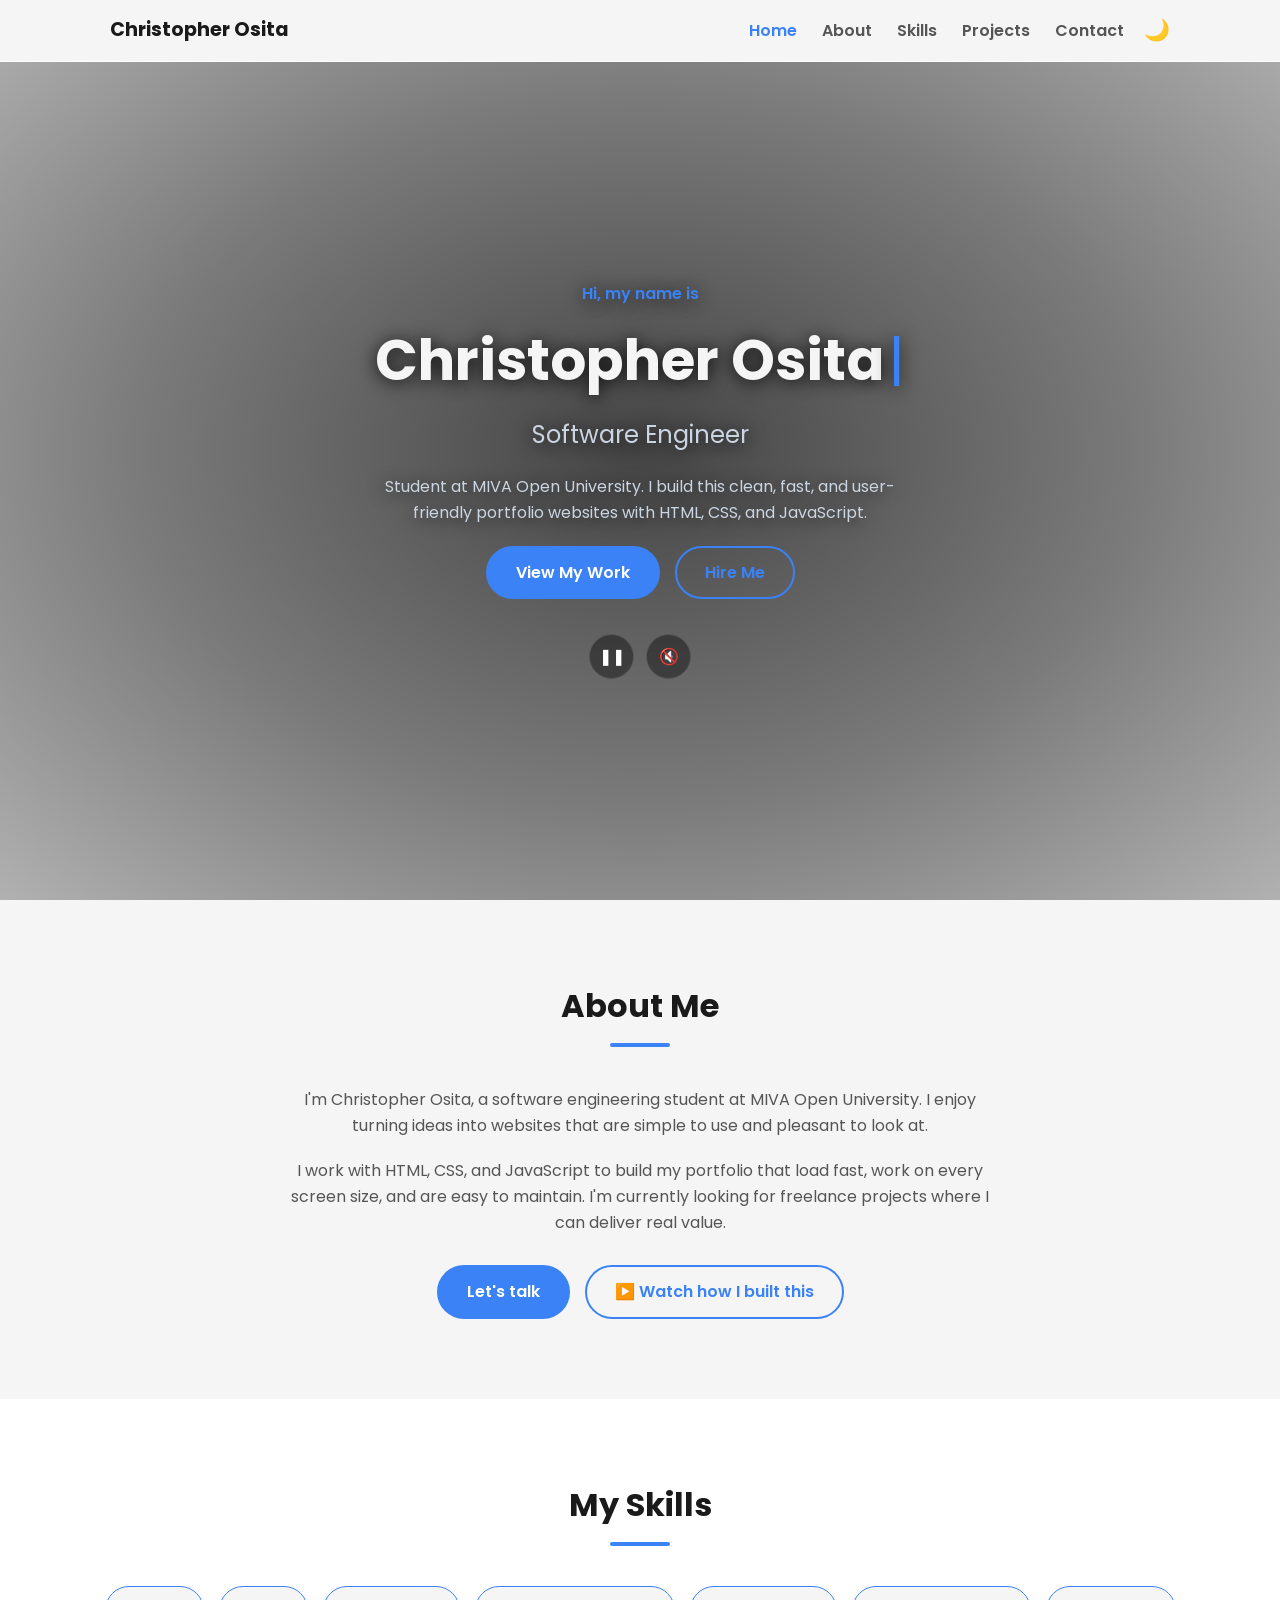
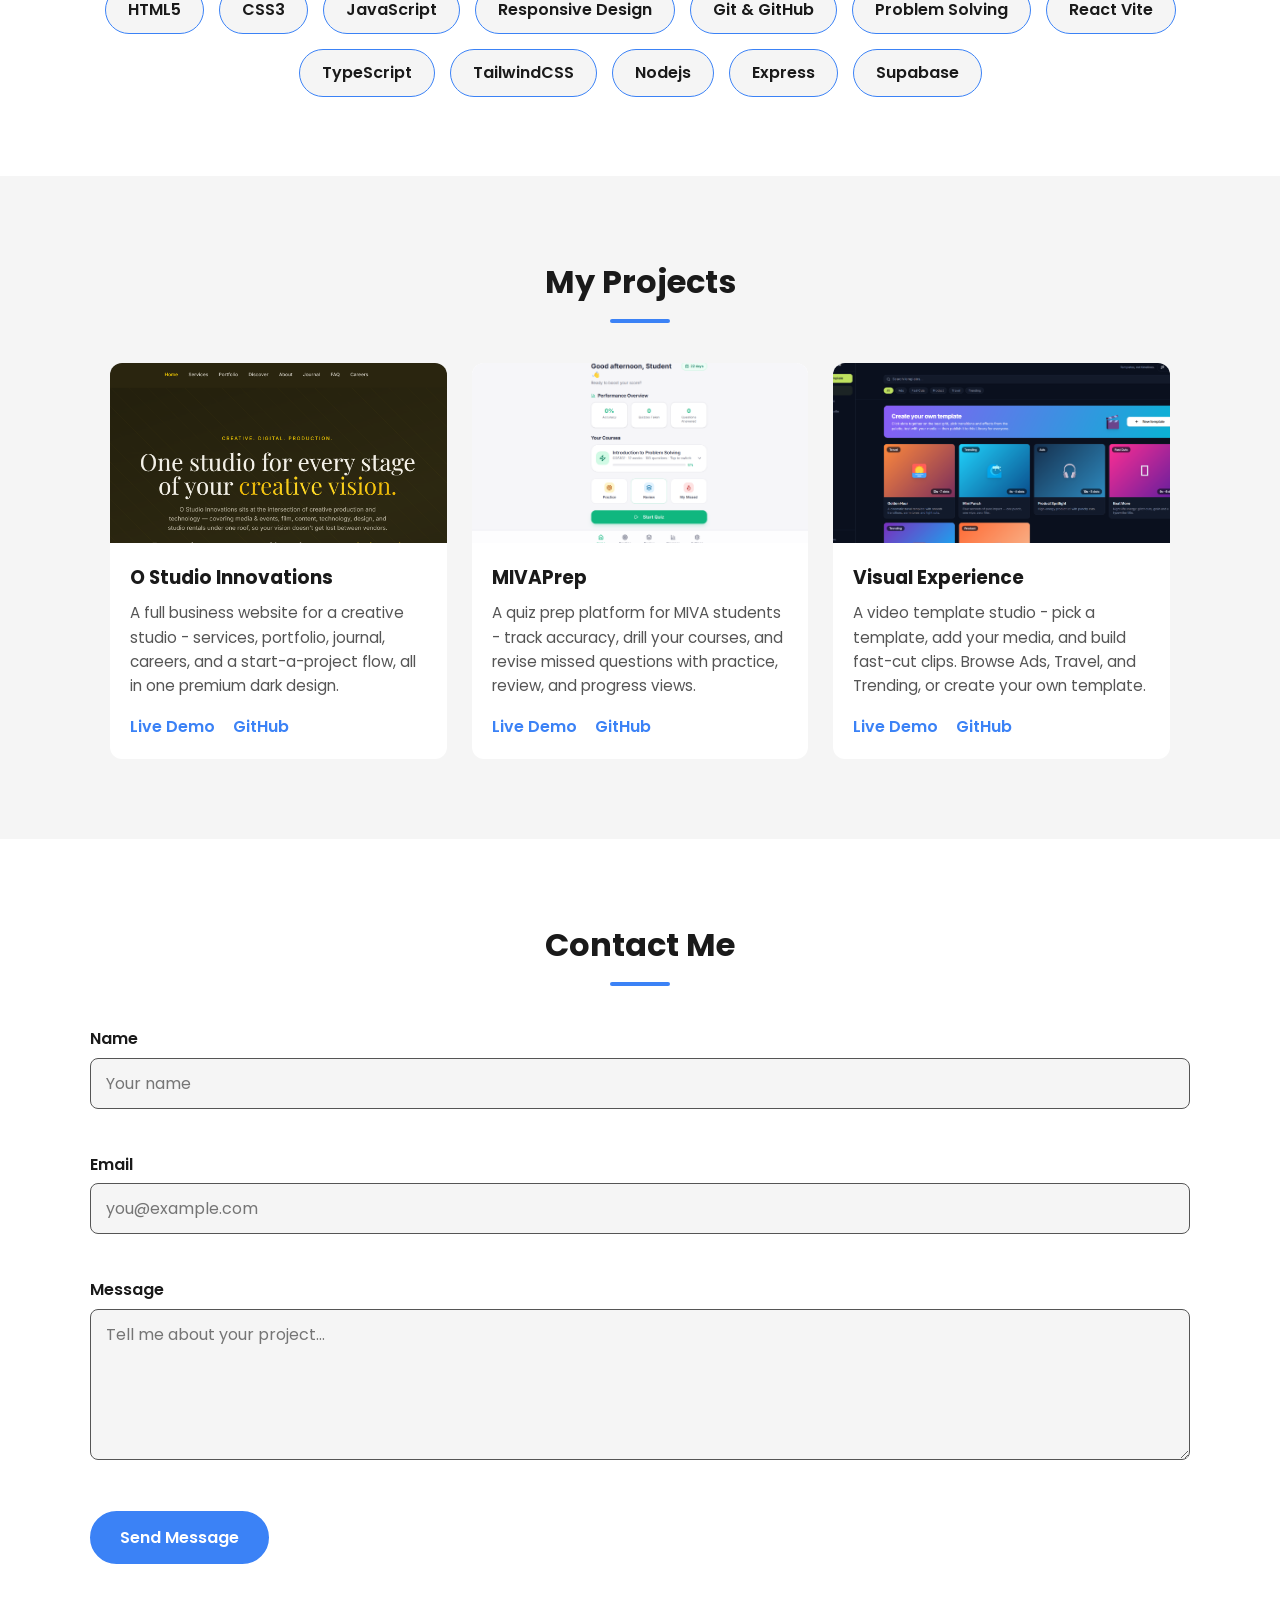
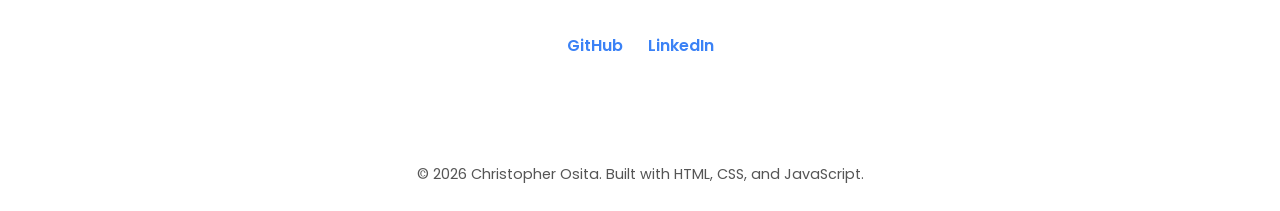
==== commit 4d265176: "YouTube iframe modal, light default theme, WhatsApp form, 404 page, real project links" ====
--- a/index.html
+++ b/index.html
@@ -220,10 +220,15 @@
   <div class="video-modal" id="videoModal" aria-hidden="true">
     <div class="video-modal-box">
       <button class="video-modal-close" id="closeVideoBtn" aria-label="Close video">&times;</button>
-      <video id="buildStoryVideo" controls>
-        <source src="assets/build-story.mp4" type="video/mp4">
-        Your browser does not support the video tag.
-      </video>
+      <iframe
+        id="buildStoryVideo"
+        src="about:blank"
+        data-src="https://www.youtube.com/embed/s8mjLO9ssUA"
+        title="How I built this portfolio - screen recording with voiceover"
+        referrerpolicy="strict-origin-when-cross-origin"
+        allow="accelerometer; autoplay; clipboard-write; encrypted-media; gyroscope; picture-in-picture"
+        allowfullscreen>
+      </iframe>
       <p class="video-modal-caption">
         How I built this portfolio - screen recording with voiceover
       </p>
--- a/styles/styles.css
+++ b/styles/styles.css
@@ -6,22 +6,23 @@
    ============================================ */
 
 /* ---------- 1. CSS VARIABLES (colors) ---------- */
+/* Default theme: LIGHT - first launch shows a white screen */
 :root {
+  --bg: #f5f5f5;
+  --bg-alt: #ffffff;
+  --text: #1a1a1a;
+  --text-muted: #555555;
+  --accent: #3b82f6;
+  --error: #ef4444;
+  --success: #22c55e;
+}
+
+/* Dark theme - JavaScript adds this class to <body> when chosen */
+body.dark-theme {
   --bg: #0f0f0f;
   --bg-alt: #1a1a1a;
   --text: #f5f5f5;
   --text-muted: #a0a0a0;
-  --accent: #3b82f6;
-  --error: #ef4444;
-  --success: #22c55e;
-}
-
-/* Light theme - JavaScript adds this class to <body> */
-body.light-theme {
-  --bg: #f5f5f5;
-  --bg-alt: #ffffff;
-  --text: #1a1a1a;
-  --text-muted: #555555;
 }
 
 /* ---------- 2. BASE STYLES ---------- */
@@ -655,8 +656,10 @@
   padding: 22px;
 }
 
-.video-modal-box video {
+.video-modal-box iframe {
   width: 100%;
+  aspect-ratio: 16 / 9;                /* keeps the YouTube 16:9 shape */
+  border: none;
   border-radius: 8px;
   display: block;
 }
